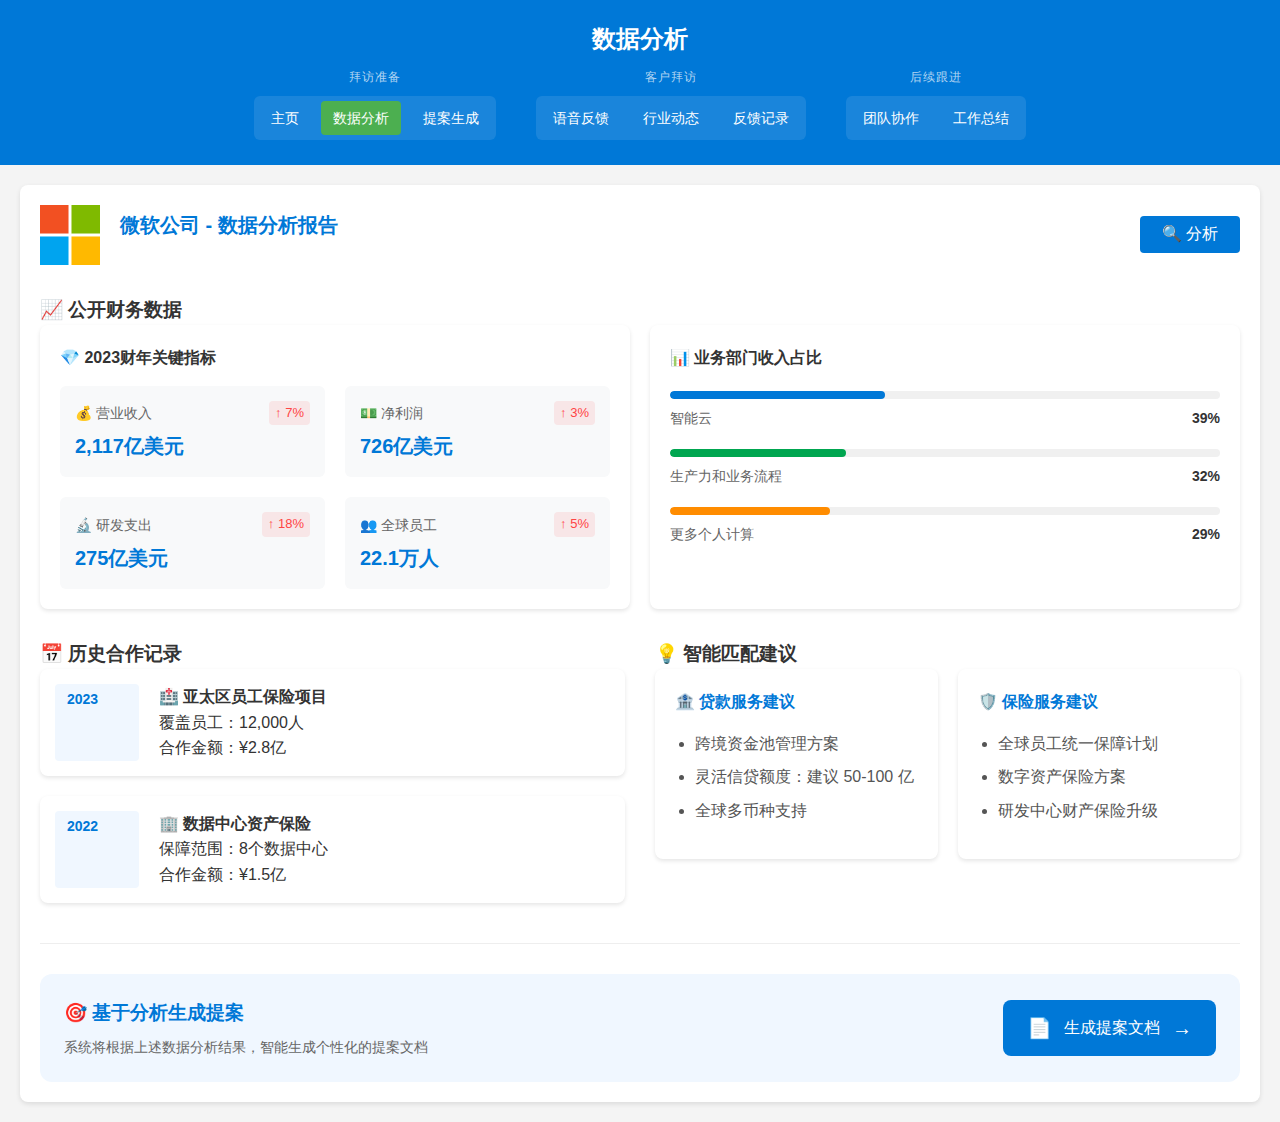
==== prototype/data_analysis.html @ 665b3d9a "init" ====
<!DOCTYPE html>
<html lang="zh">
  <head>
    <meta charset="UTF-8" />
    <meta name="viewport" content="width=device-width, initial-scale=1.0" />
    <title>数据分析 - 微软公司</title>
    <link rel="stylesheet" href="styles.css" />
  </head>
  <body>
    <header>
      <h1>数据分析</h1>
      <!-- 导航将通过 JS 动态插入 -->
    </header>

    <main>
      <div class="company-header">
        <img src="assets/microsoft-logo.png" alt="Microsoft Logo" class="company-logo" />
        <h2>微软公司 - 数据分析报告</h2>
        <button id="analyzeBtn" class="analyze-btn">
          <span class="btn-text">🔍 分析</span>
          <div class="loading-effect hidden">
            <svg class="analyze-loading" viewBox="0 0 24 24">
              <circle class="loading-circle" cx="12" cy="12" r="10" />
            </svg>
          </div>
        </button>
      </div>

      <div id="copilotInsight" class="copilot-insight hidden">
        <div class="ai-icon">🤖</div>
        <div class="insight-content">
          <h3>Copilot 智能分析</h3>
          <p class="insight-summary">
            基于微软最新财报数据分析，发现两个关键业务机会：
          </p>
          <div class="insight-details">
            <div class="insight-point">
              <h4>💰 资金需求</h4>
              <p>研发支出同比增长18%，全球研发中心扩建计划需要大量流动资金支持，建议提供灵活的信贷方案。</p>
            </div>
            <div class="insight-point">
              <h4>🏥 员工福利</h4>
              <p>全球员工规模增长5%，且正在推进员工福利提升计划，与我们的综合健康险产品高度匹配。</p>
            </div>
          </div>
          <div class="insight-conclusion">
            <strong>结论：</strong> 这是扩大合作的最佳时机，建议优先推进上述两个方向。
          </div>
        </div>
      </div>

      <section class="financial-data">
        <h3>📈 公开财务数据</h3>
        <div class="financial-metrics">
          <div class="metric-card">
            <h4>💎 2023财年关键指标</h4>
            <div class="metrics-grid">
              <div class="metric-item">
                <div class="metric-header">
                  <span class="metric-label">💰 营业收入</span>
                  <span class="metric-change up">↑ 7%</span>
                </div>
                <span class="metric-value">2,117亿美元</span>
              </div>
              <div class="metric-item">
                <div class="metric-header">
                  <span class="metric-label">💵 净利润</span>
                  <span class="metric-change up">↑ 3%</span>
                </div>
                <span class="metric-value">726亿美元</span>
              </div>
              <div class="metric-item">
                <div class="metric-header">
                  <span class="metric-label">🔬 研发支出</span>
                  <span class="metric-change up">↑ 18%</span>
                </div>
                <span class="metric-value">275亿美元</span>
              </div>
              <div class="metric-item">
                <div class="metric-header">
                  <span class="metric-label">👥 全球员工</span>
                  <span class="metric-change up">↑ 5%</span>
                </div>
                <span class="metric-value">22.1万人</span>
              </div>
            </div>
          </div>

          <div class="metric-card">
            <h4>📊 业务部门收入占比</h4>
            <div class="business-distribution">
              <div class="business-item">
                <div class="business-bar">
                  <div class="business-progress azure" style="width: 39%"></div>
                </div>
                <div class="business-info">
                  <span class="business-name">智能云</span>
                  <span class="business-value">39%</span>
                </div>
              </div>
              <div class="business-item">
                <div class="business-bar">
                  <div class="business-progress productivity" style="width: 32%"></div>
                </div>
                <div class="business-info">
                  <span class="business-name">生产力和业务流程</span>
                  <span class="business-value">32%</span>
                </div>
              </div>
              <div class="business-item">
                <div class="business-bar">
                  <div class="business-progress more" style="width: 29%"></div>
                </div>
                <div class="business-info">
                  <span class="business-name">更多个人计算</span>
                  <span class="business-value">29%</span>
                </div>
              </div>
            </div>
          </div>
        </div>
      </section>

      <div class="analysis-grid">
        <section class="history-section">
          <h3>📅 历史合作记录</h3>
          <div class="timeline">
            <div class="timeline-item">
              <div class="date">2023</div>
              <div class="content">
                <h4>🏥 亚太区员工保险项目</h4>
                <p>覆盖员工：12,000人</p>
                <p>合作金额：¥2.8亿</p>
              </div>
            </div>
            <div class="timeline-item">
              <div class="date">2022</div>
              <div class="content">
                <h4>🏢 数据中心资产保险</h4>
                <p>保障范围：8个数据中心</p>
                <p>合作金额：¥1.5亿</p>
              </div>
            </div>
          </div>
        </section>

        <section class="ai-suggestions">
          <h3>💡 智能匹配建议</h3>
          <div class="suggestion-cards">
            <div class="suggestion-card">
              <h4>🏦 贷款服务建议</h4>
              <ul>
                <li>跨境资金池管理方案</li>
                <li>灵活信贷额度：建议 50-100 亿</li>
                <li>全球多币种支持</li>
              </ul>
            </div>
            <div class="suggestion-card">
              <h4>🛡️ 保险服务建议</h4>
              <ul>
                <li>全球员工统一保障计划</li>
                <li>数字资产保险方案</li>
                <li>研发中心财产保险升级</li>
              </ul>
            </div>
          </div>
        </section>
      </div>

      <section class="generate-proposal">
        <div class="proposal-action">
          <div class="proposal-info">
            <h3>🎯 基于分析生成提案</h3>
            <p>系统将根据上述数据分析结果，智能生成个性化的提案文档</p>
          </div>
          <a href="proposal.html" class="generate-btn">
            <span class="btn-icon">📄</span>
            <span class="btn-text">生成提案文档</span>
            <span class="btn-arrow">→</span>
          </a>
        </div>
      </section>
    </main>

    <script src="js/navigation.js"></script> 
    <script>
      document.getElementById('analyzeBtn').addEventListener('click', function() {
        const btn = this;
        const btnText = btn.querySelector('.btn-text');
        const loadingEffect = btn.querySelector('.loading-effect');
        const insight = document.getElementById('copilotInsight');
        
        // 禁用按钮，显示加载动画
        btn.disabled = true;
        btnText.classList.add('hidden');
        loadingEffect.classList.remove('hidden');
        
        // 2秒后显示分析结果
        setTimeout(() => {
          insight.classList.remove('hidden');
          insight.classList.add('fade-in');
          
          // 恢复按钮状态
          btn.disabled = false;
          btnText.classList.remove('hidden');
          loadingEffect.classList.add('hidden');
        }, 2000);
      });
    </script>
  </body>
</html>
---- prototype/styles.css ----
/* Reset some default styles */
body, h1, h2, h3, h4,p, a, button {
  margin: 0;
  padding: 0;
  font-family: Arial, sans-serif;
  box-sizing: border-box;
}

/* General styles for body */
body {
  margin: 0;
  padding: 0;
  line-height: 1.6;
  background-color: #f4f4f4;
  color: #333;
}

/* Header and Navigation styles */
header {
  background-color: #0078d7;
  color: #fff;
  padding: 20px 10px 25px;
  text-align: center;
  position: sticky;
  top: 0;
  z-index: 1000;
}

header h1 {
  font-size: 24px;
  margin-bottom: 10px;
}

nav {
  margin-top: 10px;
  display: flex;
  justify-content: center;
  gap: 40px;
  flex-wrap: wrap;
}

.nav-group {
  display: flex;
  flex-direction: column;
  align-items: center;
  gap: 8px;
}

.group-label {
  font-size: 12px;
  color: rgba(255, 255, 255, 0.7);
  text-transform: uppercase;
  letter-spacing: 1px;
}

.nav-links {
  display: flex;
  gap: 10px;
  background: rgba(255, 255, 255, 0.1);
  padding: 5px;
  border-radius: 6px;
}

.nav-links a {
  text-decoration: none;
  color: #fff;
  padding: 6px 12px;
  border-radius: 4px;
  transition: all 0.3s ease;
  font-size: 14px;
}

.nav-links a:hover {
  background: rgba(255, 255, 255, 0.2);
}

.nav-links a.active {
  background: #4CAF50;
  color: white;
}

/* Main content styles */
main {
  padding: 20px;
  max-width: 1200px;
  margin: 20px auto;
  background-color: #fff;
  box-shadow: 0 2px 5px rgba(0, 0, 0, 0.1);
  border-radius: 8px;
}

main h2 {
  font-size: 20px;
  margin-bottom: 20px;
  color: #0078d7;
}
/* Form Styles */
form { 
  padding: 10px 5px;
  background-color: #f9f9f9; 
  border-radius: 8px;
  box-shadow: 0 2px 5px rgba(0, 0, 0, 0.1);
}

form label {
  font-size: 14px;
  font-weight: bold;
  color: #333;
  display: block;
  margin-bottom: 5px;
}

form textarea, form input[type="text"] {
  width: 100%;
  padding: 10px;
  margin-bottom: 15px;
  border: 1px solid #ccc;
  border-radius: 5px;
  font-size: 14px;
  box-sizing: border-box;
  transition: border-color 0.3s ease, box-shadow 0.3s ease;
}

form textarea:focus, form input[type="text"]:focus {
  border-color: #0078d7;
  box-shadow: 0 0 5px rgba(0, 120, 215, 0.3);
  outline: none;
}

form button {
  background-color: #0078d7;
  color: #fff;
  border: none;
  padding: 10px 20px;
  font-size: 14px;
  border-radius: 5px;
  cursor: pointer;
  transition: background-color 0.3s ease;
}

form button:hover {
  background-color: #0056a3;
}

/* Button styles */
button {
  display: inline-block;
  background-color: #0078d7;
  color: #fff;
  border: none;
  padding: 10px 20px;
  font-size: 14px;
  border-radius: 5px;
  cursor: pointer;
  transition: background-color 0.3s ease;
}

button:hover {
  background-color: #0056a3;
}

/* Footer styles */
footer {
  background-color: #333;
  color: #fff;
  text-align: center;
  padding: 10px 0;
  margin-top: 20px;
}

footer p {
  font-size: 12px;
}

/* 仪表板网格布局 */
.dashboard-grid {
    display: grid;
    grid-template-columns: 1fr 1fr;
    gap: 20px;
    margin-top: 20px;
}

/* 重点客户列表样式 */
.client-list {
    display: flex;
    flex-direction: column;
    gap: 15px;
    max-height: 600px;
    overflow-y: auto;
    padding-right: 5px;
}

.client-card {
    background: white;
    padding: 15px;
    border-radius: 8px;
    box-shadow: 0 2px 4px rgba(0,0,0,0.1);
    transition: transform 0.2s ease, box-shadow 0.2s ease;
}

.client-card:hover {
    transform: translateY(-2px);
    box-shadow: 0 4px 8px rgba(0,0,0,0.1);
}

.client-card.highlight {
    border: none;
    background: white;
}

.client-header {
    display: flex;
    justify-content: space-between;
    align-items: center;
    margin-bottom: 10px;
}

.status {
    padding: 4px 8px;
    border-radius: 4px;
    font-size: 12px;
    font-weight: normal;
}

.status.in-progress {
    background: #2196F3;
    color: white;
}

.status.pending {
    background: #f0f0f0;
    color: #666;
}

.status.urgent {
    background: #ff4444;
    color: white;
}

.client-details {
    font-size: 14px;
}

.focus-area {
    color: #666;
    margin-bottom: 8px;
}

.requirements {
    margin: 10px 0;
    padding-left: 20px;
}

.requirements li {
    margin-bottom: 4px;
    color: #555;
    font-size: 13px;
}

.estimated-value {
    color: #0078d7;
    font-weight: bold;
    margin-top: 8px;
}

/* 任务分析概览样式 */
.analysis-grid {
    display: grid;
    gap: 15px;
}

.analysis-grid.vertical {
    grid-template-columns: 1fr;
}

.analysis-card {
    padding: 15px;
}

.stat {
    margin: 0 0 10px 0;
}

.stat .number {
    font-size: 32px;
    font-weight: bold;
    color: #0078d7;
}

.stat .label {
    font-size: 14px;
    color: #666;
}

.priority-distribution {
    display: flex;
    flex-direction: column;
    gap: 5px;
    font-size: 13px;
}

.priority-distribution .high {
    color: #ff4444;
}

.priority-distribution .medium {
    color: #ffbb33;
}

.priority-distribution .low {
    color: #00C851;
}

.progress-stats {
    display: flex;
    flex-direction: column;
    gap: 10px;
}

.progress-item {
    font-size: 13px;
}

.progress-bar {
    height: 8px;
    background: #f0f0f0;
    border-radius: 4px;
    margin-top: 5px;
}

.progress {
    height: 100%;
    background: #0078d7;
    border-radius: 4px;
    text-align: right;
    font-size: 10px;
    color: white;
    padding-right: 4px;
}

/* 任务概览网格布局 */
.task-overview-grid {
    display: grid;
    grid-template-columns: auto 1fr;
    gap: 15px;
    margin: 10px 0;
    min-height: 120px;
}

/* 统计列样式 */
.stat-column {
    border-right: 1px solid #eee;
    padding-right: 15px;
    display: flex;
    flex-direction: column;
    justify-content: center;
}

.completion-rate {
    text-align: center;
}

.completion-rate .percent {
    font-size: 24px;
    font-weight: bold;
    color: #4CAF50;
}

.completion-rate .label {
    display: block;
    font-size: 12px;
    color: #666;
}

/* 优先级分布样式 */
.priority-column {
    flex-grow: 1;
    display: flex;
    align-items: center;
}

.priority-distribution {
    width: 100%;
}

.priority-item {
    display: flex;
    align-items: center;
    gap: 10px;
    margin-bottom: 6px;
}

.priority-item:last-child {
    margin-bottom: 0;
}

.priority-bar {
    flex-grow: 1;
    height: 6px;
    background: #f0f0f0;
    border-radius: 3px;
    overflow: hidden;
}

.priority-progress {
    height: 100%;
    border-radius: 3px;
}

.priority-progress.high {
    background: #ff4444;
}

.priority-progress.medium {
    background: #ffbb33;
}

.priority-progress.low {
    background: #00C851;
}

.priority-label {
    font-size: 12px;
    min-width: 85px;
    color: #666;
}

/* 快捷操作按 */
.quick-actions {
    display: flex;
    gap: 10px;
    margin-top: 12px;
    padding-top: 12px;
    border-top: 1px solid #eee;
}

.action-btn {
    flex: 1;
    padding: 6px 12px;
    font-size: 12px;
    border-radius: 4px;
    cursor: pointer;
    transition: all 0.2s ease;
}

.action-btn.secondary {
    background: #f0f0f0;
    color: #333;
}

.action-btn.secondary:hover {
    background: #e0e0e0;
}

/* 新增状态样式 */
.status.new {
    background: #4CAF50;
    color: white;
}

.status.progress {
    background: #2196F3;
    color: white;
}

.status.follow {
    background: #9C27B0;
    color: white;
}

/* 需求列表样式优化 */
.requirements {
    margin: 10px 0;
    padding-left: 20px;
}

.requirements li {
    margin-bottom: 4px;
    color: #555;
    font-size: 13px;
}

/* 下一步行动样式 */
.next-action {
    margin-top: 10px;
    padding-top: 10px;
    border-top: 1px dashed #eee;
    color: #666;
    font-size: 13px;
    font-style: italic;
}

/* 滚动条美化 */
.client-list::-webkit-scrollbar {
    width: 6px;
}

.client-list::-webkit-scrollbar-track {
    background: #f1f1f1;
    border-radius: 3px;
}

.client-list::-webkit-scrollbar-thumb {
    background: #888;
    border-radius: 3px;
}

.client-list::-webkit-scrollbar-thumb:hover {
    background: #555;
}

/* 为微软公司卡片添特殊样式 */
.client-card:first-child {
    border-left: 4px solid #0078d7;
    background: #f0f7ff;
    position: relative;
}

.client-card:first-child .client-header h3 {
    color: #0078d7;
    font-weight: bold;
}

.client-card:first-child .requirements {
    background: rgba(0, 120, 215, 0.05);
    padding: 10px 20px;
    border-radius: 4px;
}

/* 数据分析页面样式 */
.company-header {
    display: flex;
    align-items: center;
    gap: 20px;
    margin-bottom: 30px;
    position: relative;
}

.company-logo {
    width: 60px;
    height: 60px;
    object-fit: contain;
}

.copilot-insight {
    background: #f0f7ff;
    border-left: 4px solid #0078d7;
    padding: 20px;
    margin-bottom: 30px;
    display: flex;
    gap: 20px;
    border-radius: 8px;
}

.insight-content {
    flex: 1;
}

.insight-summary {
    color: #333;
    font-size: 15px;
    margin-bottom: 15px;
}

.insight-details {
    display: flex;
    gap: 20px;
    margin: 15px 0;
}

.insight-point {
    flex: 1;
    background: white;
    padding: 15px;
    border-radius: 6px;
    box-shadow: 0 1px 3px rgba(0,0,0,0.1);
}

.insight-point h4 {
    color: #0078d7;
    margin-bottom: 8px;
    display: flex;
    align-items: center;
    gap: 5px;
}

.insight-point p {
    color: #555;
    font-size: 14px;
    line-height: 1.5;
}

.insight-conclusion {
    margin-top: 15px;
    padding-top: 15px;
    border-top: 1px solid #e0e0e0;
    color: #333;
    font-size: 14px;
}

.insight-conclusion strong {
    color: #0078d7;
}

.ai-icon {
    font-size: 24px;
}

.analysis-grid {
    display: grid;
    grid-template-columns: repeat(2, 1fr);
    gap: 30px;
    margin-top: 30px;
}

.timeline {
    display: flex;
    flex-direction: column;
    gap: 20px;
}

.timeline-item {
    display: flex;
    gap: 20px;
    padding: 15px;
    background: #fff;
    border-radius: 8px;
    box-shadow: 0 2px 4px rgba(0,0,0,0.1);
}

.timeline-item .date {
    font-weight: bold;
    color: #0078d7;
    min-width: 60px;
}

.data-charts {
    display: flex;
    flex-direction: column;
    gap: 20px;
}

.chart {
    background: white;
    padding: 20px;
    border-radius: 8px;
    box-shadow: 0 2px 4px rgba(0,0,0,0.1);
}

.chart-container {
    height: 300px;
    margin-top: 15px;
    background: #f9f9f9;
    border-radius: 4px;
}

.suggestion-cards {
    display: grid;
    grid-template-columns: 1fr 1fr;
    gap: 20px;
}

.suggestion-card {
    background: white;
    padding: 20px;
    border-radius: 8px;
    box-shadow: 0 2px 4px rgba(0,0,0,0.1);
}

.suggestion-card h4 {
    color: #0078d7;
    margin-bottom: 15px;
}

.suggestion-card ul {
    padding-left: 20px;
}

.suggestion-card li {
    margin-bottom: 8px;
    color: #555;
}

/* 更新财务数据分析样式 */
.financial-metrics {
    display: flex;
    gap: 20px;
}

.metric-card {
    flex: 1;
    background: white;
    padding: 20px;
    border-radius: 8px;
    box-shadow: 0 2px 4px rgba(0,0,0,0.1);
}

.metrics-grid {
    display: grid;
    grid-template-columns: repeat(2, 1fr);
    gap: 20px;
    margin-top: 15px;
}

.metric-item {
    display: flex;
    flex-direction: column;
    padding: 15px;
    background: #f8f9fa;
    border-radius: 6px;
}

.metric-header {
    display: flex;
    justify-content: space-between;
    align-items: center;
    margin-bottom: 5px;
}

.metric-label {
    font-size: 14px;
    color: #666;
    display: flex;
    align-items: center;
    gap: 5px;
}

.metric-value {
    font-size: 20px;
    font-weight: bold;
    color: #0078d7;
}

.metric-change {
    font-size: 13px;
    padding: 2px 6px;
    border-radius: 4px;
    background: rgba(255, 68, 68, 0.1);
}

.metric-change.up {
    color: #ff4444;
}

.metric-change.down {
    color: #00C851;
    background: rgba(0, 200, 81, 0.1);
}

/* 业部门分布样式 */
.business-distribution {
    display: flex;
    flex-direction: column;
    gap: 20px;
    margin-top: 20px;
}

.business-item {
    display: flex;
    flex-direction: column;
    gap: 8px;
}

.business-bar {
    height: 8px;
    background: #f0f0f0;
    border-radius: 4px;
    overflow: hidden;
}

.business-progress {
    height: 100%;
    border-radius: 4px;
    transition: width 0.3s ease;
}

.business-progress.azure {
    background: #0078d7;
}

.business-progress.productivity {
    background: #00a650;
}

.business-progress.more {
    background: #ff8c00;
}

.business-info {
    display: flex;
    justify-content: space-between;
    align-items: center;
    font-size: 14px;
}

.business-name {
    color: #666;
}

.business-value {
    font-weight: bold;
    color: #333;
}

.chart-legend {
    display: flex;
    flex-wrap: wrap;
    gap: 15px;
    margin-top: 15px;
    padding: 10px;
    background: #f8f9fa;
    border-radius: 6px;
}

.legend-item {
    display: flex;
    align-items: center;
    gap: 8px;
    font-size: 14px;
    color: #555;
}

.color-dot {
    width: 12px;
    height: 12px;
    border-radius: 50%;
}

.color-dot.azure {
    background: #0078d7;
}

.color-dot.productivity {
    background: #00a650;
}

.color-dot.more {
    background: #ff8c00;
}

/* 分析按钮样式更新 */
.analyze-btn {
    position: absolute;
    right: 0;
    display: flex;
    align-items: center;
    gap: 8px;
    background-color: #0078d7;
    color: white;
    border: none;
    padding: 8px 20px;
    border-radius: 4px;
    cursor: pointer;
    transition: all 0.3s ease;
    min-width: 100px;
    justify-content: center;
}

.analyze-btn:hover {
    background-color: #0056a3;
    transform: translateY(-1px);
    box-shadow: 0 2px 5px rgba(0,0,0,0.2);
}

.analyze-btn:disabled {
    opacity: 1;
    cursor: not-allowed;
}

/* 新的loading动画样式 */
.loading-effect {
    width: 24px;
    height: 24px;
}

.analyze-loading {
    width: 24px;
    height: 24px;
    animation: rotate 2s linear infinite;
}

.loading-circle {
    fill: none;
    stroke: #ffffff;
    stroke-width: 2;
    stroke-dasharray: 64;
    stroke-dashoffset: 64;
    animation: dash 1.5s ease-in-out infinite;
}

@keyframes rotate {
    100% {
        transform: rotate(360deg);
    }
}

@keyframes dash {
    0% {
        stroke-dashoffset: 64;
    }
    50% {
        stroke-dashoffset: 32;
    }
    100% {
        stroke-dashoffset: 64;
    }
}

/* 按钮文字过渡效果 */
.btn-text {
    display: flex;
    align-items: center;
    gap: 5px;
    transition: opacity 0.3s ease;
}

/* 隐藏元素 */
.hidden {
    display: none !important;
}

/* 确保容区域有足够空间显示动画 */
main {
    min-height: 600px;
}

/* 提案页面样式 */
.proposal-header {
    display: flex;
    justify-content: space-between;
    align-items: center;
    margin-bottom: 30px;
    padding-bottom: 20px;
    border-bottom: 1px solid #eee;
}

.proposal-title {
    display: flex;
    align-items: center;
    gap: 15px;
}

.proposal-status {
    padding: 4px 12px;
    background: #f0f7ff;
    color: #0078d7;
    border-radius: 4px;
    font-size: 14px;
}

.proposal-actions {
    display: flex;
    gap: 10px;
}

.proposal-section {
    margin-bottom: 40px;
}

.proposal-section h3 {
    color: #0078d7;
    margin-bottom: 20px;
}

.section-desc {
    color: #666;
    margin-bottom: 20px;
}

.solution-cards {
    display: grid;
    grid-template-columns: repeat(2, 1fr);
    gap: 20px;
    margin-top: 20px;
}

.solution-card {
    background: white;
    padding: 20px;
    border-radius: 8px;
    box-shadow: 0 2px 4px rgba(0,0,0,0.1);
}

.solution-card h4 {
    color: #0078d7;
    margin-bottom: 15px;
}

.solution-details {
    display: flex;
    flex-direction: column;
    gap: 10px;
}

.detail-item {
    display: flex;
    justify-content: space-between;
    padding: 8px 0;
    border-bottom: 1px dashed #eee;
}

.detail-item .label {
    color: #666;
}

.detail-item .value {
    font-weight: bold;
    color: #333;
}

.data-support {
    display: grid;
    grid-template-columns: repeat(2, 1fr);
    gap: 20px;
}

.data-point {
    background: #f8f9fa;
    padding: 15px;
    border-radius: 6px;
}

.point-header {
    display: flex;
    justify-content: space-between;
    align-items: center;
    margin-bottom: 10px;
}

.point-value.up {
    color: #ff4444;
    background: rgba(255, 68, 68, 0.1);
    padding: 2px 8px;
    border-radius: 4px;
}

.point-desc {
    color: #666;
    font-size: 14px;
}

.benefit-grid {
    display: grid;
    grid-template-columns: repeat(2, 1fr);
    gap: 20px;
}

.benefit-item {
    background: white;
    padding: 20px;
    border-radius: 8px;
    box-shadow: 0 2px 4px rgba(0,0,0,0.1);
}

.benefit-item h4 {
    color: #0078d7;
    margin-bottom: 10px;
}

.benefit-item .amount {
    font-size: 24px;
    font-weight: bold;
    color: #00a650;
    margin-bottom: 15px;
}

.benefit-details {
    list-style: none;
    padding: 0;
}

.benefit-details li {
    color: #666;
    margin-bottom: 8px;
    padding-left: 15px;
    position: relative;
}

.benefit-details li:before {
    content: "•";
    color: #0078d7;
    position: absolute;
    left: 0;
}

.timeline-steps {
    display: flex;
    flex-direction: column;
    gap: 20px;
}

.step {
    display: flex;
    gap: 20px;
    padding: 15px;
    background: #f8f9fa;
    border-radius: 8px;
}

.step-date {
    min-width: 100px;
    font-weight: bold;
    color: #0078d7;
}

.step-content h4 {
    margin-bottom: 5px;
    color: #333;
}

.step-content p {
    color: #666;
    font-size: 14px;
}

/* 语音反馈页面样式 */
.meeting-header {
    display: flex;
    justify-content: space-between;
    align-items: center;
    margin-bottom: 20px;
}

.meeting-info {
    display: flex;
    align-items: center;
    gap: 15px;
}

.meeting-status {
    padding: 4px 12px;
    background: #4CAF50;
    color: white;
    border-radius: 4px;
    font-size: 14px;
}

.record-btn {
    display: flex;
    align-items: center;
    gap: 8px;
    background-color: #4CAF50;
    color: white;
    border: none;
    padding: 10px 20px;
    border-radius: 4px;
    cursor: pointer;
    transition: all 0.3s ease;
    min-width: 120px;
    justify-content: center;
}

.record-btn.recording {
    background-color: #ff4444;
    animation: pulse 2s infinite;
}

.record-btn:hover {
    transform: translateY(-1px);
    box-shadow: 0 2px 5px rgba(0,0,0,0.2);
}

.record-icon {
    font-size: 16px;
    transition: transform 0.3s ease;
}

.record-btn.recording .record-icon {
    animation: wave 1s infinite;
}

/* 录音中的动画果 */
@keyframes pulse {
    0% {
        box-shadow: 0 0 0 0 rgba(255, 68, 68, 0.4);
    }
    70% {
        box-shadow: 0 0 0 10px rgba(255, 68, 68, 0);
    }
    100% {
        box-shadow: 0 0 0 0 rgba(255, 68, 68, 0);
    }
}

@keyframes wave {
    0%, 100% {
        transform: scale(1);
    }
    50% {
        transform: scale(1.2);
    }
}

.conversation-container {
    background: #f8f9fa;
    border-radius: 8px;
    padding: 20px;
    margin-bottom: 20px;
    height: 400px;
    overflow-y: auto;
}

.conversation-flow {
    display: flex;
    flex-direction: column;
    gap: 20px;
}

.message {
    max-width: 80%;
    padding: 15px;
    border-radius: 8px;
    background: white;
    box-shadow: 0 1px 3px rgba(0,0,0,0.1);
}

.message.client {
    align-self: flex-start;
    background: #f0f7ff;
}

.message.self {
    align-self: flex-end;
    background: #e3f2fd;
}

.message-header {
    display: flex;
    justify-content: space-between;
    margin-bottom: 8px;
    font-size: 14px;
    color: #666;
}

.copilot-suggestion {
    max-width: 80%;
    align-self: flex-start;
    padding: 15px;
    border-radius: 8px;
    background: #f0f7ff;
    border-left: 4px solid #0078d7;
    margin: 10px 0;
}

.suggestion-header {
    display: flex;
    align-items: center;
    gap: 8px;
    margin-bottom: 10px;
    color: #0078d7;
    font-weight: bold;
}

.suggestion-content ul {
    margin-top: 10px;
    padding-left: 20px;
}

.suggestion-content li {
    margin-bottom: 8px;
    color: #555;
}

.voice-controls {
    display: flex;
    align-items: center;
    gap: 20px;
    padding: 15px;
    background: #f8f9fa;
    border-radius: 8px;
}

.control-btn {
    display: flex;
    align-items: center;
    gap: 5px;
    padding: 8px 15px;
    border: none;
    border-radius: 4px;
    cursor: pointer;
    background: #0078d7;
    color: white;
}

.control-btn.pause {
    background: #666;
}

.control-btn.save {
    background: #4CAF50;
}

.audio-progress {
    flex: 1;
    display: flex;
    flex-direction: column;
    gap: 5px;
}

.progress-bar {
    height: 14px;
    background: #ddd;
    border-radius: 2px;
    overflow: hidden;
}

.progress {
    height: 100%;
    background: #0078d7;
    transition: width 0.3s ease;
}

.time-stamp {
    font-size: 12px;
    color: #666;
    align-self: flex-end;
}

/* 添加高亮消息样式 */
.message.highlight {
    background: #fff3e0;
    border-left: 4px solid #ff9800;
    position: relative;
}

.message.highlight::before {
    content: "❗ 需求重点";
    position: absolute;
    top: -10px;
    right: 10px;
    background: #ff9800;
    color: white;
    padding: 2px 8px;
    border-radius: 4px;
    font-size: 12px;
}

/* 客户反馈记录页面样式 */
.feedback-header {
    display: flex;
    justify-content: space-between;
    align-items: center;
    margin-bottom: 30px;
}

.client-info {
    display: flex;
    flex-direction: column;
    gap: 5px;
}

.meeting-info {
    font-size: 14px;
    color: #666;
}

.sync-btn {
    display: flex;
    align-items: center;
    gap: 8px;
    background: #0078d7;
    color: white;
    border: none;
    padding: 10px 20px;
    border-radius: 4px;
    cursor: pointer;
    transition: all 0.3s ease;
}

.sync-btn:hover {
    background: #0056a3;
    transform: translateY(-1px);
}

.feedback-content {
    display: grid;
    grid-template-columns: 1fr 1fr;
    gap: 30px;
}

.key-points {
    display: flex;
    flex-direction: column;
    gap: 15px;
}

.point-card {
    background: white;
    padding: 15px;
    border-radius: 8px;
    box-shadow: 0 2px 4px rgba(0,0,0,0.1);
}

.point-card.highlight {
    background: #fff3e0;
    border-left: 4px solid #ff9800;
}

.point-header {
    display: flex;
    justify-content: space-between;
    margin-bottom: 10px;
}

.point-type {
    font-weight: bold;
    color: #0078d7;
}

.time {
    color: #666;
    font-size: 14px;
}

.point-tags {
    display: flex;
    gap: 8px;
    margin-top: 10px;
}

.tag {
    padding: 4px 8px;
    border-radius: 4px;
    font-size: 12px;
    font-weight: normal;
}

.tag.urgent {
    background: #ff4444;
    color: white;
}

.tag.pending {
    background: #f0f0f0;
    color: #666;
}

.tag.new {
    background: #4CAF50;
    color: white;
}

.tag.progress {
    background: #2196F3;
    color: white;
}

.tag.follow {
    background: #9C27B0;
    color: white;
}

.tag.in-progress {
    background: #2196F3;
    color: white;
}

.tag.type {
    background: #f0f0f0;
    color: #666;
}

.task-list {
    display: flex;
    flex-direction: column;
    gap: 15px;
}

.task-card {
    background: white;
    padding: 15px;
    border-radius: 8px;
    box-shadow: 0 2px 4px rgba(0,0,0,0.1);
}

.task-card.urgent {
    border-left: 4px solid #ff4444;
}

.task-header {
    display: flex;
    justify-content: space-between;
    align-items: center;
    margin-bottom: 10px;
}

.task-header h4 {
    color: #0078d7;
}

.status {
    padding: 4px 8px;
    border-radius: 4px;
    font-size: 12px;
    font-weight: normal;
}

.task-details {
    color: #555;
    font-size: 14px;
}

.task-meta {
    display: flex;
    justify-content: flex-start;
    align-items: center;
    gap: 20px;
    margin-top: 10px;
    font-size: 12px;
    color: #666;
}

/* 任务片状态样式更新 */
.status.pending {
    background: #f0f0f0;
    color: #666;
}

.status.assigned {
    background: #4CAF50;
    color: white;
}

/* 已分配任务卡片样式 */
.task-card.assigned {
    border-left: 4px solid #4CAF50;
}

/* 任务负责人样式 */
.assignee {
    display: flex;
    align-items: center;
    gap: 8px;
}

.avatar {
    width: 24px;
    height: 24px;
    border-radius: 50%;
    object-fit: cover;
    border: 2px solid #fff;
    box-shadow: 0 2px 4px rgba(0,0,0,0.1);
}

.assignee .name {
    font-size: 13px;
    color: #333;
    font-weight: 500;
}

/* AI生成标识式 */
.ai-generated {
    display: none;
}

.ai-badge {
    display: flex;
    align-items: center;
    gap: 6px;
    padding: 4px 10px;
    background: #f0f7ff;
    border: 1px solid #0078d7;
    border-radius: 4px;
    font-size: 12px;
    color: #0078d7;
}

.ai-icon {
    font-size: 14px;
}

/* 更新头像样式 */
.assignee {
    display: flex;
    align-items: center;
    gap: 8px;
}

.avatar-emoji {
    font-size: 20px;
    width: 24px;
    height: 24px;
    display: flex;
    align-items: center;
    justify-content: center;
    background: #f0f7ff;
    border-radius: 50%;
    border: 2px solid #fff;
    box-shadow: 0 2px 4px rgba(0,0,0,0.1);
}

.assignee .name {
    font-size: 13px;
    color: #333;
    font-weight: 500;
}

/* 更新反馈页面头部样式 */
.meeting-meta {
    display: flex;
    align-items: center;
    gap: 20px;
    margin-top: 5px;
}

.meeting-info, .meeting-time, .recording-info {
    font-size: 14px;
    color: #666;
    display: flex;
    align-items: center;
    gap: 5px;
}

.play-btn {
    display: flex;
    align-items: center;
    gap: 8px;
    background: #4CAF50;
    color: white;
    border: none;
    padding: 10px 20px;
    border-radius: 4px;
    cursor: pointer;
    transition: all 0.3s ease;
}

.play-btn:hover {
    background: #388E3C;
    transform: translateY(-1px);
}

/* 更新区域标题样式 */
.section-header {
    display: flex;
    align-items: center;
    justify-content: space-between;
    margin-bottom: 15px;
}

.ai-tag {
    font-size: 12px;
    color: #0078d7;
    background: #f0f7ff;
    padding: 4px 10px;
    border-radius: 4px;
    display: flex;
    align-items: center;
    gap: 4px;
}

/* 手动录入区域样式 */
.manual-input {
    margin-top: 40px;
    padding-top: 30px;
    border-top: 1px solid #eee;
}

.input-cards {
    display: grid;
    grid-template-columns: repeat(2, 1fr);
    gap: 30px;
}

.input-card {
    background: #f8f9fa;
    padding: 20px;
    border-radius: 8px;
    border: 1px dashed #ccc;
    transition: all 0.3s ease;
}

.input-card:hover {
    border-color: #0078d7;
    background: #fff;
}

.card-header {
    display: flex;
    justify-content: space-between;
    align-items: center;
    margin-bottom: 10px;
}

.card-header h3 {
    color: #333;
    font-size: 16px;
    display: flex;
    align-items: center;
    gap: 8px;
}

.card-desc {
    color: #666;
    font-size: 14px;
}

.add-btn {
    display: flex;
    align-items: center;
    gap: 6px;
    padding: 6px 12px;
    background: white;
    border: 1px solid #0078d7;
    color: #0078d7;
    border-radius: 4px;
    cursor: pointer;
    transition: all 0.3s ease;
}

.add-btn:hover {
    background: #0078d7;
    color: white;
    transform: translateY(-1px);
}

.add-btn .icon {
    font-size: 14px;
}

/* 团队协作页面样式 */
.collab-header {
    display: flex;
    justify-content: space-between;
    align-items: center;
    margin-bottom: 30px;
}

.header-actions {
    display: flex;
    gap: 10px;
}

.filter-btn, .add-task-btn {
    display: flex;
    align-items: center;
    gap: 6px;
    padding: 8px 16px;
    border-radius: 4px;
    cursor: pointer;
    transition: all 0.3s ease;
}

.filter-btn {
    background: white;
    border: 1px solid #0078d7;
    color: #0078d7;
}

.add-task-btn {
    background: #0078d7;
    border: none;
    color: white;
}

/* 任务看板样式 */
.task-board {
    display: grid;
    grid-template-columns: repeat(3, 1fr);
    gap: 20px;
    margin-bottom: 30px;
}

.task-column {
    background: #f8f9fa;
    border-radius: 8px;
    padding: 20px;
}

.column-header {
    display: flex;
    justify-content: space-between;
    align-items: center;
    margin-bottom: 20px;
}

.task-count {
    background: #e0e0e0;
    padding: 2px 8px;
    border-radius: 10px;
    font-size: 12px;
    color: #666;
}

.task-list {
    display: flex;
    flex-direction: column;
    gap: 15px;
    min-height: 200px;
}

.task-item {
    background: white;
    border-radius: 8px;
    padding: 15px;
    box-shadow: 0 2px 4px rgba(0,0,0,0.1);
}

.task-item.urgent {
    border-left: 4px solid #ff4444;
}

.task-priority {
    font-size: 12px;
    color: #ff4444;
    margin-bottom: 10px;
}

.task-priority.normal {
    color: #ffbb33;
}

.task-item h4 {
    margin-bottom: 8px;
    color: #333;
}

.task-desc {
    font-size: 14px;
    color: #666;
    margin-bottom: 15px;
}

.task-meta {
    display: flex;
    align-items: center;
    gap: 15px;
    margin-bottom: 15px;
    font-size: 12px;
    color: #666;
}

.task-progress {
    margin-bottom: 15px;
}

.task-actions {
    display: flex;
    gap: 10px;
}

.assign-btn, .comment-btn {
    display: flex;
    align-items: center;
    gap: 5px;
    padding: 6px 12px;
    border-radius: 4px;
    font-size: 12px;
    cursor: pointer;
    transition: all 0.3s ease;
}

.assign-btn {
    background: #4CAF50;
    color: white;
    border: none;
}

.comment-btn {
    background: #f0f0f0;
    color: #666;
    border: none;
}

.empty-message {
    display: flex;
    flex-direction: column;
    align-items: center;
    justify-content: center;
    height: 200px;
    color: #999;
    gap: 10px;
}

.empty-message .icon {
    font-size: 24px;
}

/* 团队成员样式 */
.team-members {
    margin-top: 40px;
}

.members-list {
    display: grid;
    grid-template-columns: repeat(auto-fill, minmax(250px, 1fr));
    gap: 20px;
    margin-top: 20px;
}

.member-card {
    display: flex;
    align-items: center;
    gap: 15px;
    background: white;
    padding: 15px;
    border-radius: 8px;
    box-shadow: 0 2px 4px rgba(0,0,0,0.1);
}

.member-avatar {
    font-size: 24px;
    width: 40px;
    height: 40px;
    display: flex;
    align-items: center;
    justify-content: center;
    background: #f0f7ff;
    border-radius: 50%;
}

.member-info {
    flex: 1;
}

.member-info .name {
    font-weight: 500;
    color: #333;
}

.member-info .role {
    font-size: 12px;
    color: #666;
}

.task-badge {
    padding: 4px 8px;
    border-radius: 4px;
    font-size: 12px;
    background: #f0f0f0;
    color: #666;
}

/* 行业趋势页面样式 */
.trends-header {
    display: flex;
    justify-content: space-between;
    align-items: center;
    margin-bottom: 30px;
}

.update-time {
    font-size: 14px;
    color: #666;
    margin-top: 5px;
}

/* 趋势卡片样式 */
.trend-cards {
    display: grid;
    grid-template-columns: repeat(2, 1fr);
    gap: 20px;
    margin-top: 20px;
}

.trend-card {
    background: white;
    padding: 20px;
    border-radius: 8px;
    box-shadow: 0 2px 4px rgba(0,0,0,0.1);
}

.trend-card.highlight {
    border-left: 4px solid #0078d7;
    background: #f0f7ff;
}

.trend-header {
    display: flex;
    justify-content: space-between;
    align-items: center;
    margin-bottom: 15px;
}

.trend-change {
    padding: 4px 8px;
    border-radius: 4px;
    font-size: 14px;
}

.trend-change.up {
    color: #ff4444;
    background: rgba(255, 68, 68, 0.1);
}

.trend-bar {
    height: 6px;
    background: #f0f0f0;
    border-radius: 3px;
    margin-bottom: 15px;
    overflow: hidden;
}

.trend-bar .progress {
    height: 100%;
    background: #0078d7;
    border-radius: 3px;
}

.trend-insight {
    font-size: 14px;
    color: #666;
}

/* 新闻卡片样式 */
.news-list {
    display: flex;
    flex-direction: column;
    gap: 20px;
    margin-top: 20px;
}

.news-card {
    background: white;
    padding: 20px;
    border-radius: 8px;
    box-shadow: 0 2px 4px rgba(0,0,0,0.1);
}

.news-card.highlight {
    border-left: 4px solid #ff4444;
}

.news-meta {
    display: flex;
    justify-content: space-between;
    margin-bottom: 12px;
}

.news-title {
    display: flex;
    justify-content: space-between;
    align-items: center;
    gap: 15px;
}

.news-title h4 {
    font-size: 18px;
    color: #333;
    margin: 0;
}

.tags {
    display: flex;
    align-items: center;
    gap: 10px;
    flex-shrink: 0;
}

.news-tag {
    padding: 3px 8px;
    border-radius: 4px;
    font-size: 11px;
    font-weight: 500;
    text-transform: uppercase;
}

.news-tag.important {
    background: #ff4444;
    color: white;
}

.news-tag.follow {
    background: #0078d7;
    color: white;
}

.news-time {
    font-size: 11px;
    color: #888;
    white-space: nowrap;
}

/* 调整新闻内容间距 */
.news-card > p {
    font-size: 15px;
    color: #555;
    line-height: 1.5;
    margin-bottom: 12px;
}

.news-impact {
    margin-top: 12px;
    padding-top: 12px;
    border-top: 1px dashed #eee;
    font-size: 13px;
}

.impact-label {
    font-size: 12px;
    color: #0078d7;
    margin-bottom: 4px;
    display: block;
    font-weight: 500;
}

.news-impact p {
    color: #666;
    line-height: 1.4;
}

.news-meta {
    display: flex;
    justify-content: space-between;
    margin-bottom: 12px;
}

.news-tag {
    padding: 2px 8px;
    border-radius: 4px;
    font-size: 11px;
    font-weight: 500;
    background: #ff4444;
    color: white;
    text-transform: uppercase;
}

.news-time {
    font-size: 11px;
    color: #888;
}

/* Copilot洞察样式 */
.insight-card {
    background: #f0f7ff;
    border-left: 4px solid #0078d7;
    padding: 20px;
    border-radius: 8px;
    margin-top: 20px;
}

.insight-header {
    display: flex;
    align-items: center;
    gap: 10px;
    margin-bottom: 15px;
}

.insight-points {
    list-style: none;
    padding: 0;
}

.insight-points li {
    margin-bottom: 15px;
    padding-left: 20px;
    position: relative;
}

.insight-points li:before {
    content: "•";
    color: #0078d7;
    position: absolute;
    left: 0;
}

.insight-points strong {
    color: #0078d7;
    display: block;
    margin-bottom: 5px;
}

/* 动态更新效果样式 */
.update-info {
    display: flex;
    align-items: center;
    gap: 15px;
    margin-top: 5px;
}

.live-indicator {
    display: flex;
    align-items: center;
    gap: 5px;
    color: #4CAF50;
    font-size: 14px;
}

.pulse-dot {
    width: 8px;
    height: 8px;
    background-color: #4CAF50;
    border-radius: 50%;
    animation: pulse 2s infinite;
}

.news-update {
    display: flex;
    align-items: center;
    gap: 5px;
    font-size: 14px;
    color: #666;
}

.update-count {
    background: #ff4444;
    color: white;
    padding: 2px 8px;
    border-radius: 10px;
    font-size: 12px;
}

.new-item {
    animation: slideDown 0.5s ease-out;
}

.fade-in {
    animation: fadeIn 0.5s ease-out;
}

.bounce {
    animation: bounce 0.5s ease;
}

/* 动画效果 */
@keyframes pulse {
    0% {
        transform: scale(0.95);
        box-shadow: 0 0 0 0 rgba(76, 175, 80, 0.4);
    }
    70% {
        transform: scale(1);
        box-shadow: 0 0 0 6px rgba(76, 175, 80, 0);
    }
    100% {
        transform: scale(0.95);
        box-shadow: 0 0 0 0 rgba(76, 175, 80, 0);
    }
}

@keyframes slideDown {
    from {
        transform: translateY(-20px);
        opacity: 0;
    }
    to {
        transform: translateY(0);
        opacity: 1;
    }
}

@keyframes fadeIn {
    from {
        opacity: 0;
    }
    to {
        opacity: 1;
    }
}

@keyframes bounce {
    0%, 100% {
        transform: scale(1);
    }
    50% {
        transform: scale(1.2);
    }
}

/* 更新行业趋势页面布局样式 */
.trends-content {
    display: flex;
    flex-direction: column;
    gap: 20px;
}

.trends-grid {
    display: grid;
    grid-template-columns: 1fr 1fr;
    gap: 20px;
}

.trend-cards {
    display: flex;
    flex-direction: column;
    gap: 15px;
}

.trend-card {
    padding: 15px;
}

.news-card {
    padding: 15px;
    margin-bottom: 15px;
}

.news-card:last-child {
    margin-bottom: 0;
}

.insight-grid {
    display: grid;
    grid-template-columns: repeat(3, 1fr);
    gap: 20px;
    margin-top: 15px;
}

.insight-item {
    background: white;
    padding: 15px;
    border-radius: 6px;
}

.insight-item strong {
    color: #0078d7;
    display: block;
    margin-bottom: 8px;
}

.insight-item p {
    font-size: 13px;
    color: #555;
    line-height: 1.4;
}

/* 调整间距和边距 */
.section-header {
    margin-bottom: 15px;
}

.trend-header {
    margin-bottom: 10px;
}

.news-meta {
    margin-bottom: 8px;
}

.news-impact {
    margin-top: 10px;
    padding-top: 10px;
}

/* 趋势对比样式更新 */
.trend-compare {
    margin: 15px 0;
}

.compare-item {
    display: flex;
    align-items: center;
    gap: 10px;
    margin-bottom: 10px;
}

.compare-label {
    width: 70px;
    font-size: 13px;
    color: #666;
}

.compare-bar {
    flex: 1;
    height: 6px;
    background: #f0f0f0;
    border-radius: 3px;
    overflow: hidden;
}

.compare-bar .progress {
    height: 100%;
    background: #ddd;
    border-radius: 3px;
}

.compare-bar .progress.highlight {
    background: #0078d7;
}

.compare-value {
    width: 40px;
    font-size: 13px;
    color: #333;
    font-weight: 500;
}

.trend-insight {
    margin-top: 12px;
    font-size: 14px;
    color: #666;
}

/* 工作总结页面样式 */
.summary-header {
    display: flex;
    justify-content: space-between;
    align-items: center;
    margin-bottom: 30px;
}

.summary-title {
    display: flex;
    align-items: center;
    gap: 15px;
}

.date {
    font-size: 14px;
    color: #666;
    padding: 4px 12px;
    background: #f0f7ff;
    border-radius: 4px;
}

.upload-btn {
    display: flex;
    align-items: center;
    gap: 8px;
    background: #0078d7;
    color: white;
    border: none;
    padding: 10px 20px;
    border-radius: 4px;
    cursor: pointer;
    transition: all 0.3s ease;
}

.upload-btn:hover {
    background: #0056a3;
    transform: translateY(-1px);
}

.summary-content {
    display: grid;
    grid-template-columns: repeat(2, 1fr);
    gap: 30px;
    margin-bottom: 30px;
}

.summary-card, .plan-card {
    background: white;
    padding: 20px;
    border-radius: 8px;
    box-shadow: 0 2px 4px rgba(0,0,0,0.1);
}

.visit-info {
    display: grid;
    grid-template-columns: repeat(2, 1fr);
    gap: 15px;
    margin-bottom: 20px;
    padding-bottom: 15px;
    border-bottom: 1px solid #eee;
}

.key-points, .progress-info {
    margin-bottom: 20px;
}

.key-points h4, .progress-info h4 {
    color: #0078d7;
    margin-bottom: 10px;
}

.key-points ul, .progress-info ul {
    padding-left: 20px;
}

.key-points li, .progress-info li {
    margin-bottom: 8px;
    color: #555;
}

.priority-tasks {
    margin-bottom: 20px;
}

.priority-tasks h4, .follow-ups h4 {
    color: #0078d7;
    margin-bottom: 10px;
}

.priority-tag {
    background: #ff4444;
    color: white;
    padding: 2px 8px;
    border-radius: 4px;
    font-size: 12px;
    margin-right: 8px;
}

.high-priority {
    color: #ff4444;
}

.dynamics-preview {
    background: #f8f9fa;
    padding: 20px;
    border-radius: 8px;
}

.preview-header {
    display: flex;
    justify-content: space-between;
    align-items: center;
    margin-bottom: 20px;
}

.refresh-btn {
    display: flex;
    align-items: center;
    gap: 5px;
    background: none;
    border: 1px solid #0078d7;
    color: #0078d7;
    padding: 6px 12px;
    border-radius: 4px;
    cursor: pointer;
    transition: all 0.3s ease;
}

.refresh-btn:hover {
    background: #f0f7ff;
}

.preview-content {
    display: grid;
    grid-template-columns: repeat(4, 1fr);
    gap: 20px;
}

.preview-item {
    background: white;
    padding: 15px;
    border-radius: 6px;
    box-shadow: 0 1px 3px rgba(0,0,0,0.1);
}

.item-label {
    display: block;
    font-size: 12px;
    color: #666;
    margin-bottom: 5px;
}

.item-value {
    font-size: 16px;
    color: #333;
    font-weight: 500;
}

/* 更新进行中项目样式 */
.progress-stats {
    background: #fff;
    border-radius: 8px;
    padding: 15px;
}

.project-header {
    display: flex;
    justify-content: space-between;
    align-items: center;
    margin-bottom: 15px;
}

.project-count {
    color: #666;
    font-size: 14px;
}

.view-all {
    background: none;
    border: none;
    color: #0078d7;
    font-size: 13px;
    cursor: pointer;
    padding: 4px 8px;
    border-radius: 4px;
    transition: background-color 0.2s;
}

.view-all:hover {
    background: #f0f7ff;
}

.project-items {
    display: flex;
    flex-direction: column;
    gap: 15px;
}

.progress-item {
    background: #f8f9fa;
    padding: 12px;
    border-radius: 6px;
    transition: transform 0.2s, box-shadow 0.2s;
}

.progress-item:hover {
    transform: translateY(-2px);
    box-shadow: 0 2px 8px rgba(0,0,0,0.1);
}

.project-info {
    display: flex;
    justify-content: space-between;
    align-items: center;
    margin-bottom: 8px;
}

.project-name {
    font-weight: 500;
    color: #333;
}

.project-meta {
    font-size: 12px;
    color: #666;
}

.progress-bar {
    height: 14px;
    background: #e0e0e0;
    border-radius: 3px;
    margin: 8px 0;
    overflow: hidden;
}

.progress {
    height: 100%;
    background: #0078d7;
    border-radius: 3px;
    transition: width 0.3s ease;
    position: relative;
}

.project-details {
    display: flex;
    justify-content: space-between;
    align-items: center;
    margin-top: 8px;
    font-size: 12px;
}

.owner {
    color: #666;
}

.status {
    padding: 4px 8px;
    border-radius: 12px;
    font-size: 11px;
    font-weight: 500;
}

.status.in-progress {
    background: #e3f2fd;
    color: #0078d7;
}

.status.pending {
    background: #fff3e0;
    color: #f57c00;
}

.status.urgent {
    background: #ffebee;
    color: #d32f2f;
}

/* 进度条动画效果 */
.progress-item:hover .progress {
    background: #00a650;
}

/* 添加项目卡片阴影效果 */
.progress-stats {
    box-shadow: 0 1px 3px rgba(0,0,0,0.1);
}

.client-card-link {
    text-decoration: none;
    color: inherit;
    display: block;
    cursor: pointer;
}

.client-card-link:hover .client-card {
    transform: translateY(-2px);
    box-shadow: 0 4px 12px rgba(0, 0, 0, 0.1);
    transition: all 0.3s ease;
}

/* 生成提案区域样式 */
.generate-proposal {
    margin-top: 40px;
    padding-top: 30px;
    border-top: 1px solid #eee;
}

.proposal-action {
    background: #f0f7ff;
    border-radius: 12px;
    padding: 24px;
    display: flex;
    justify-content: space-between;
    align-items: center;
}

.proposal-info h3 {
    color: #0078d7;
    margin-bottom: 8px;
    display: flex;
    align-items: center;
    gap: 8px;
}

.proposal-info p {
    color: #666;
    font-size: 14px;
}

.generate-btn {
    display: flex;
    align-items: center;
    gap: 12px;
    background: #0078d7;
    color: white;
    text-decoration: none;
    padding: 12px 24px;
    border-radius: 8px;
    transition: all 0.3s ease;
}

.generate-btn:hover {
    background: #0056a3;
    transform: translateY(-2px);
    box-shadow: 0 4px 12px rgba(0, 0, 0, 0.1);
}

.btn-icon {
    font-size: 20px;
}

.btn-text {
    font-size: 16px;
    font-weight: 500;
}

.btn-arrow {
    font-size: 20px;
    transition: transform 0.3s ease;
}

.generate-btn:hover .btn-arrow {
    transform: translateX(4px);
}
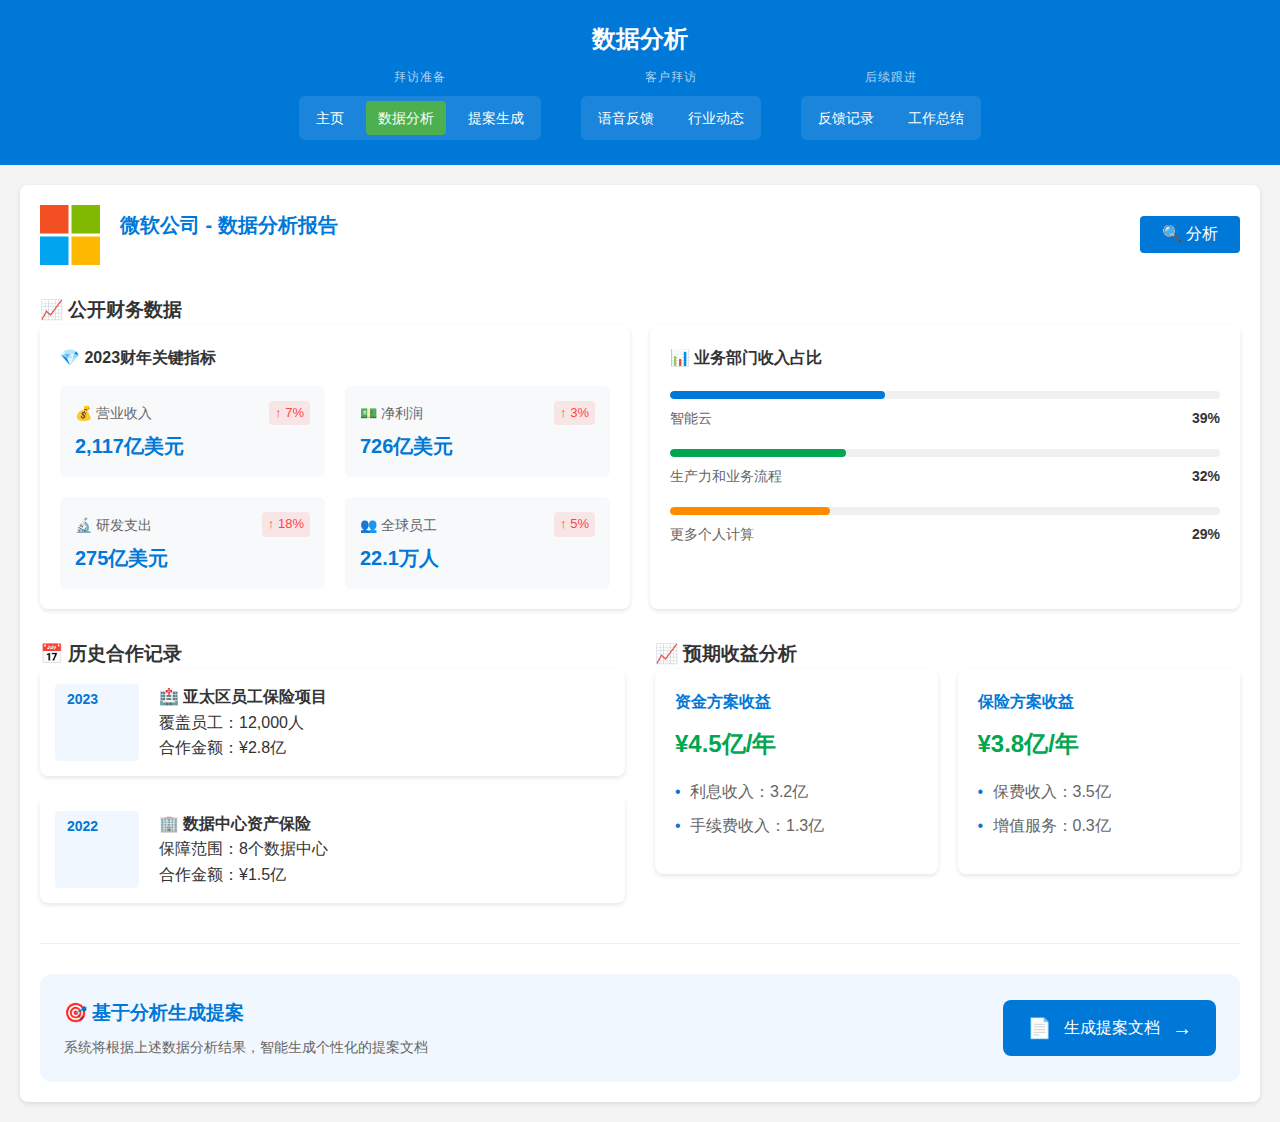
==== commit abd0fe4e: "调整提案内容" ====
--- a/prototype/data_analysis.html
+++ b/prototype/data_analysis.html
@@ -31,16 +31,26 @@
         <div class="insight-content">
           <h3>Copilot 智能分析</h3>
           <p class="insight-summary">
-            基于微软最新财报数据分析，发现两个关键业务机会：
+            基于微软最新财报数据分析，发现以下业务机会：
           </p>
           <div class="insight-details">
             <div class="insight-point">
               <h4>💰 资金需求</h4>
-              <p>研发支出同比增长18%，全球研发中心扩建计划需要大量流动资金支持，建议提供灵活的信贷方案。</p>
+              <p>研发支出同比增长18%，全球研发中心扩建计划需要大量流动资金支持。</p>
+              <ul class="suggestion-list">
+                <li>跨境资金池管理方案</li>
+                <li>灵活信贷额度：建议 50-100 亿</li>
+                <li>全球多币种支持</li>
+              </ul>
             </div>
             <div class="insight-point">
               <h4>🏥 员工福利</h4>
-              <p>全球员工规模增长5%，且正在推进员工福利提升计划，与我们的综合健康险产品高度匹配。</p>
+              <p>全球员工规模增长5%，且正在推进员工福利提升计划。</p>
+              <ul class="suggestion-list">
+                <li>全球员工统一保障计划</li>
+                <li>数字资产保险方案</li>
+                <li>研发中心财产保险升级</li>
+              </ul>
             </div>
           </div>
           <div class="insight-conclusion">
@@ -144,24 +154,24 @@
           </div>
         </section>
 
-        <section class="ai-suggestions">
-          <h3>💡 智能匹配建议</h3>
-          <div class="suggestion-cards">
-            <div class="suggestion-card">
-              <h4>🏦 贷款服务建议</h4>
-              <ul>
-                <li>跨境资金池管理方案</li>
-                <li>灵活信贷额度：建议 50-100 亿</li>
-                <li>全球多币种支持</li>
-              </ul>
-            </div>
-            <div class="suggestion-card">
-              <h4>🛡️ 保险服务建议</h4>
-              <ul>
-                <li>全球员工统一保障计划</li>
-                <li>数字资产保险方案</li>
-                <li>研发中心财产保险升级</li>
-              </ul>
+        <section class="expected-benefits">
+          <h3>📈 预期收益分析</h3>
+          <div class="benefit-grid">
+            <div class="benefit-item">
+                <h4>资金方案收益</h4>
+                <p class="amount">¥4.5亿/年</p>
+                <ul class="benefit-details">
+                    <li>利息收入：3.2亿</li>
+                    <li>手续费收入：1.3亿</li>
+                </ul>
+            </div>
+            <div class="benefit-item">
+                <h4>保险方案收益</h4>
+                <p class="amount">¥3.8亿/年</p>
+                <ul class="benefit-details">
+                    <li>保费收入：3.5亿</li>
+                    <li>增值服务：0.3亿</li>
+                </ul>
             </div>
           </div>
         </section>
--- a/prototype/styles.css
+++ b/prototype/styles.css
@@ -436,11 +436,17 @@
 
 .action-btn {
     flex: 1;
-    padding: 6px 12px;
-    font-size: 12px;
-    border-radius: 4px;
+    font-size: 14px;
     cursor: pointer;
-    transition: all 0.2s ease;
+    background-color: #0078d7;
+    color: white;
+    border: none;
+    padding: 8px 20px;
+    border-radius: 4px;
+    cursor: pointer;
+    transition: all 0.3s ease;
+    min-width: 100px;
+    justify-content: center;
 }
 
 .action-btn.secondary {
@@ -975,37 +981,30 @@
 }
 
 .solution-card {
-    background: white;
-    padding: 20px;
+    background: #fff;
     border-radius: 8px;
-    box-shadow: 0 2px 4px rgba(0,0,0,0.1);
+    padding: 16px;
+    box-shadow: 0 2px 8px rgba(0,0,0,0.1);
+    margin-bottom: 16px;
 }
 
 .solution-card h4 {
     color: #0078d7;
-    margin-bottom: 15px;
+    margin-bottom: 12px;
+    font-size: 15px;
 }
 
 .solution-details {
     display: flex;
     flex-direction: column;
-    gap: 10px;
+    gap: 6px;
 }
 
 .detail-item {
     display: flex;
     justify-content: space-between;
-    padding: 8px 0;
+    padding: 4px 0;
     border-bottom: 1px dashed #eee;
-}
-
-.detail-item .label {
-    color: #666;
-}
-
-.detail-item .value {
-    font-weight: bold;
-    color: #333;
 }
 
 .data-support {
@@ -2159,7 +2158,7 @@
     margin-bottom: 5px;
 }
 
-/* 动态更新效果样式 */
+/* 动态更新果样式 */
 .update-info {
     display: flex;
     align-items: center;
@@ -2745,3 +2744,63 @@
 .generate-btn:hover .btn-arrow {
     transform: translateX(4px);
 }
+
+/* 文字样式优化 */
+.highlight-text {
+    font-size: 14px;
+    color: #2c3e50;
+    font-weight: 500;
+    line-height: 1.4;
+}
+
+.highlight-number {
+    font-size: 15px;
+    font-weight: 600;
+    color: #2980b9;
+}
+
+.emphasis {
+    color: #16a085;
+    font-weight: 500;
+}
+
+/* 方案卡片样式 */
+.solution-card {
+    background: #fff;
+    border-radius: 8px;
+    padding: 16px;
+    box-shadow: 0 2px 8px rgba(0,0,0,0.1);
+    margin-bottom: 16px;
+}
+
+/* 分步放款计划样式 */
+.schedule-title {
+    color: #34495e;
+    margin: 12px 0 8px;
+    font-size: 14px;
+    font-weight: 600;
+}
+
+.schedule-list li {
+    display: flex;
+    margin-bottom: 6px;
+    align-items: center;
+    font-size: 13px;
+}
+
+/* 保险模块样式 */
+.module-title {
+    color: #34495e;
+    margin: 12px 0 8px;
+    font-size: 14px;
+    font-weight: 600;
+}
+
+.coverage-list li {
+    display: flex;
+    justify-content: space-between;
+    margin-bottom: 6px;
+    padding: 4px 0;
+    border-bottom: 1px dashed #ecf0f1;
+    font-size: 13px;
+}
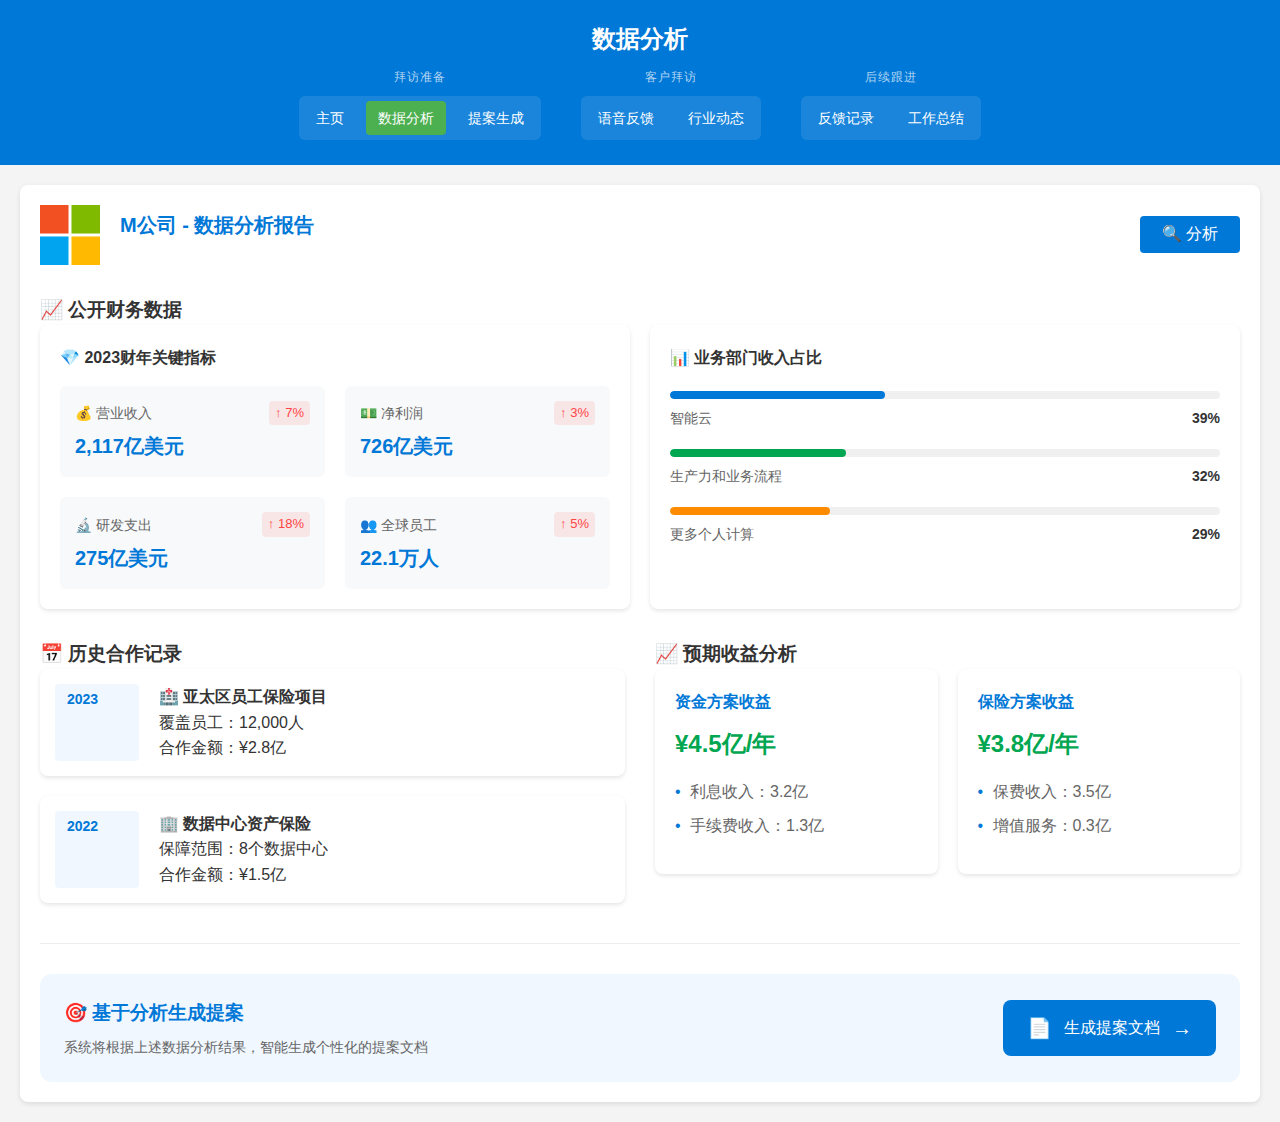
==== commit 1ce47a47: "feat: replace all Microsoft to M" ====
--- a/prototype/data_analysis.html
+++ b/prototype/data_analysis.html
@@ -3,7 +3,7 @@
   <head>
     <meta charset="UTF-8" />
     <meta name="viewport" content="width=device-width, initial-scale=1.0" />
-    <title>数据分析 - 微软公司</title>
+    <title>数据分析 - M公司</title>
     <link rel="stylesheet" href="styles.css" />
   </head>
   <body>
@@ -15,7 +15,7 @@
     <main>
       <div class="company-header">
         <img src="assets/microsoft-logo.png" alt="Microsoft Logo" class="company-logo" />
-        <h2>微软公司 - 数据分析报告</h2>
+        <h2>M公司 - 数据分析报告</h2>
         <button id="analyzeBtn" class="analyze-btn">
           <span class="btn-text">🔍 分析</span>
           <div class="loading-effect hidden">
@@ -31,7 +31,7 @@
         <div class="insight-content">
           <h3>Copilot 智能分析</h3>
           <p class="insight-summary">
-            基于微软最新财报数据分析，发现以下业务机会：
+            基于M最新财报数据分析，发现以下业务机会：
           </p>
           <div class="insight-details">
             <div class="insight-point">
--- a/prototype/styles.css
+++ b/prototype/styles.css
@@ -515,7 +515,7 @@
     background: #555;
 }
 
-/* 为微软公司卡片添特殊样式 */
+/* 为M公司卡片添特殊样式 */
 .client-card:first-child {
     border-left: 4px solid #0078d7;
     background: #f0f7ff;
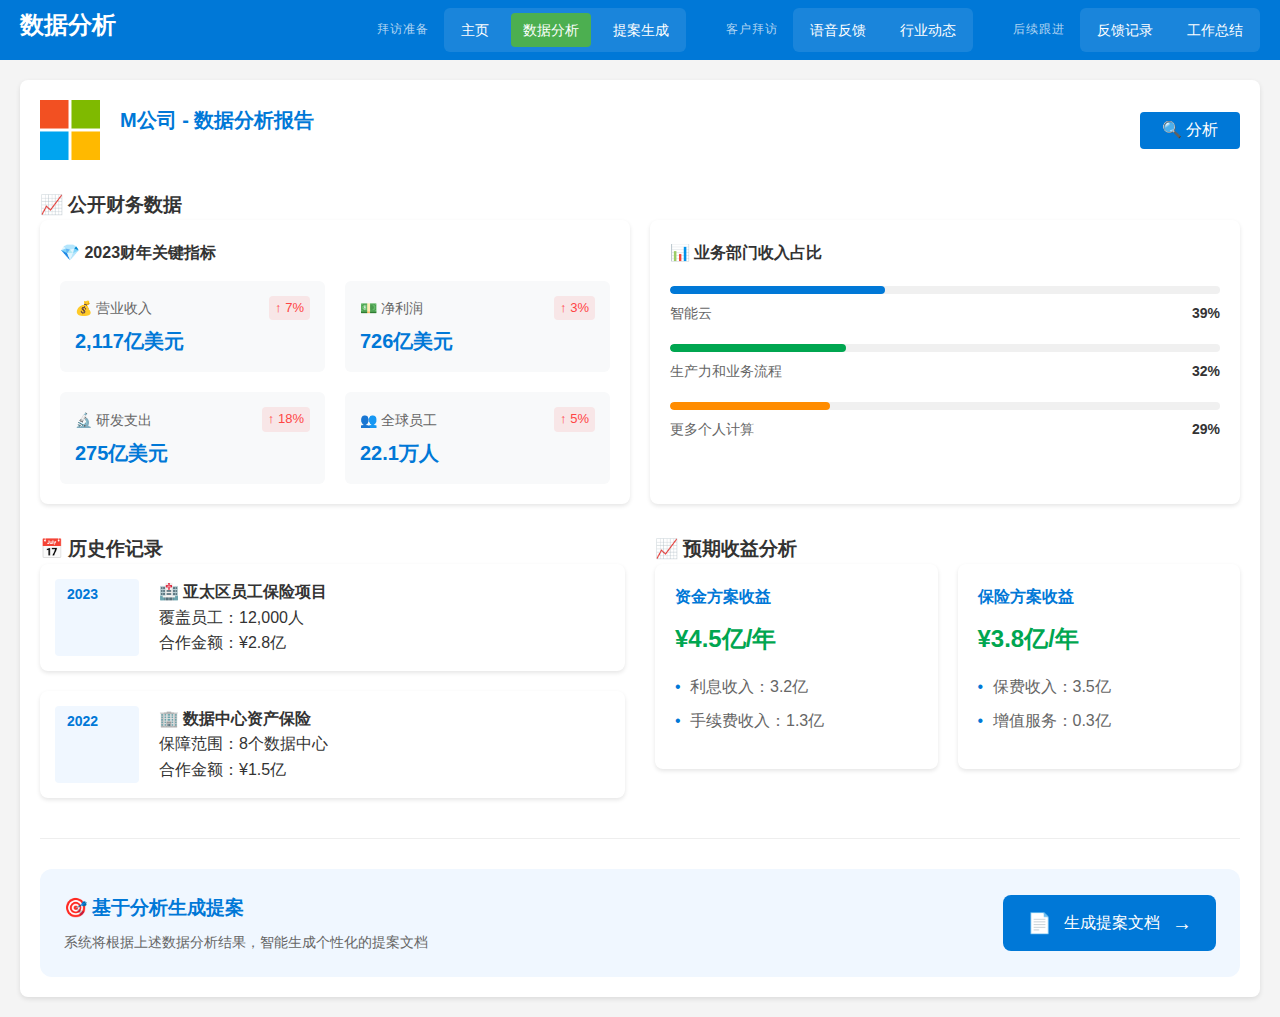
==== commit a9c55878: "feat: 去掉保险相关的方案" ====
--- a/prototype/data_analysis.html
+++ b/prototype/data_analysis.html
@@ -5,8 +5,215 @@
     <meta name="viewport" content="width=device-width, initial-scale=1.0" />
     <title>数据分析 - M公司</title>
     <link rel="stylesheet" href="styles.css" />
+    <!-- <style>
+        /* AI对话动画样式 */
+        #ai-dialog {
+            position: fixed;
+            top: 0;
+            left: 0;
+            width: 100vw;
+            height: 100vh;
+            background: rgba(0, 0, 0, 0.95);
+            z-index: 9999;
+            display: flex;
+            justify-content: center;
+            align-items: center;
+            font-family: 'Courier New', monospace;
+        }
+
+        .dialog-container {
+            width: 80%;
+            max-width: 800px;
+            background: rgba(0, 40, 80, 0.8);
+            border: 2px solid #00ffff;
+            border-radius: 10px;
+            padding: 20px;
+            color: #fff;
+            position: relative;
+            overflow: hidden;
+        }
+
+        .dialog-header {
+            text-align: center;
+            margin-bottom: 20px;
+            color: #00ffff;
+            text-transform: uppercase;
+            letter-spacing: 2px;
+        }
+
+        .conversation {
+            height: 400px;
+            overflow-y: auto;
+            padding: 20px;
+            position: relative;
+        }
+
+        .message {
+            opacity: 0;
+            transform: translateY(20px);
+            margin-bottom: 20px;
+            padding: 15px;
+            border-radius: 8px;
+            max-width: 80%;
+            position: relative;
+            transition: all 0.5s ease;
+        }
+
+        .message.show {
+            opacity: 1;
+            transform: translateY(0);
+        }
+
+        .message.manager {
+            background: rgba(0, 150, 255, 0.2);
+            margin-right: auto;
+            border-left: 3px solid #0096ff;
+        }
+
+        .message.copilot {
+            background: rgba(0, 255, 255, 0.2);
+            margin-left: auto;
+            border-right: 3px solid #00ffff;
+        }
+
+        .message-header {
+            font-size: 0.9em;
+            margin-bottom: 8px;
+            color: #00ffff;
+        }
+
+        .message-content {
+            line-height: 1.4;
+        }
+
+        .typing-indicator {
+            display: inline-block;
+            margin-left: 5px;
+        }
+
+        .typing-indicator span {
+            display: inline-block;
+            width: 6px;
+            height: 6px;
+            background: #00ffff;
+            border-radius: 50%;
+            margin: 0 2px;
+            animation: typing 1s infinite;
+        }
+
+        .typing-indicator span:nth-child(2) {
+            animation-delay: 0.2s;
+        }
+
+        .typing-indicator span:nth-child(3) {
+            animation-delay: 0.4s;
+        }
+
+        .action-button {
+            background: rgba(0, 255, 255, 0.2);
+            border: 1px solid #00ffff;
+            color: #00ffff;
+            padding: 10px 20px;
+            border-radius: 5px;
+            cursor: pointer;
+            transition: all 0.3s ease;
+            display: none;
+        }
+
+        .action-button:hover {
+            background: rgba(0, 255, 255, 0.3);
+        }
+
+        .action-button.show {
+            display: inline-block;
+            animation: fadeIn 0.5s ease;
+        }
+
+        .scan-line {
+            position: absolute;
+            width: 100%;
+            height: 2px;
+            background: linear-gradient(to right,
+                transparent,
+                rgba(0, 255, 255, 0.5),
+                #00ffff,
+                rgba(0, 255, 255, 0.5),
+                transparent
+            );
+            animation: scan 3s linear infinite;
+        }
+
+        @keyframes typing {
+            0%, 100% { transform: translateY(0); }
+            50% { transform: translateY(-5px); }
+        }
+
+        @keyframes scan {
+            0% { transform: translateY(-100%); }
+            100% { transform: translateY(1000%); }
+        }
+
+        @keyframes fadeIn {
+            from { opacity: 0; }
+            to { opacity: 1; }
+        }
+
+        .main-content {
+            display: none;
+        }
+
+        /* 声音波纹动画 */
+        .voice-wave {
+            display: inline-block;
+            width: 20px;
+            height: 20px;
+            margin-right: 10px;
+            position: relative;
+        }
+
+        .wave {
+            position: absolute;
+            width: 100%;
+            height: 100%;
+            border: 2px solid #00ffff;
+            border-radius: 50%;
+            animation: wave 1.5s infinite;
+        }
+
+        .wave:nth-child(2) {
+            animation-delay: 0.4s;
+        }
+
+        .wave:nth-child(3) {
+            animation-delay: 0.8s;
+        }
+
+        @keyframes wave {
+            0% {
+                transform: scale(0);
+                opacity: 1;
+            }
+            100% {
+                transform: scale(2);
+                opacity: 0;
+            }
+        }
+    </style> -->
   </head>
   <body>
+    <!-- AI对话界面 -->
+    <div id="ai-dialog">
+        <div class="scan-line"></div>
+        <div class="dialog-container">
+            <!-- <div class="dialog-header">
+                <h2>AI 智能分析助手</h2>
+            </div> -->
+            <div class="conversation" id="conversation">
+                <!-- 对话内容将通过JavaScript动态添加 -->
+            </div>
+        </div>
+    </div>
+
     <header>
       <h1>数据分析</h1>
       <!-- 导航将通过 JS 动态插入 -->
@@ -43,18 +250,9 @@
                 <li>全球多币种支持</li>
               </ul>
             </div>
-            <div class="insight-point">
-              <h4>🏥 员工福利</h4>
-              <p>全球员工规模增长5%，且正在推进员工福利提升计划。</p>
-              <ul class="suggestion-list">
-                <li>全球员工统一保障计划</li>
-                <li>数字资产保险方案</li>
-                <li>研发中心财产保险升级</li>
-              </ul>
-            </div>
           </div>
           <div class="insight-conclusion">
-            <strong>结论：</strong> 这是扩大合作的最佳时机，建议优先推进上述两个方向。
+            <strong>结论：</strong> 建议优先推进资金支持方案，满足其研发投入和全球扩张需求。
           </div>
         </div>
       </div>
@@ -133,7 +331,7 @@
 
       <div class="analysis-grid">
         <section class="history-section">
-          <h3>📅 历史合作记录</h3>
+          <h3>📅 历史作记录</h3>
           <div class="timeline">
             <div class="timeline-item">
               <div class="date">2023</div>
@@ -217,5 +415,144 @@
         }, 2000);
       });
     </script>
+    <script>
+        // 语音合成设置
+        const synth = window.speechSynthesis;
+        const voices = [];
+
+        function loadVoices() {
+            voices.push(...synth.getVoices());
+        }
+
+        loadVoices();
+        if (speechSynthesis.onvoiceschanged !== undefined) {
+            speechSynthesis.onvoiceschanged = loadVoices;
+        }
+
+        // 对话内容
+        const dialogFlow = [
+            {
+                role: 'manager',
+                content: '请深入分析M公司的财务状况，特别是他们在资金方面的需求。'
+            },
+            {
+                role: 'copilot',
+                content: '分析显示，M公司全球研发中心的扩建需要大量流动资金支持，其全球化布局对资金灵活性要求高。'
+            },
+            {
+                role: 'manager',
+                content: '明白了。我们的���款产品如何能更好地匹配这些需求？'
+            },
+            {
+                role: 'copilot',
+                content: '建议提供50亿元短期贷款，采用分步放款机制，既满足资金需求，又确保资金灵活调配。'
+            },
+            {
+                role: 'manager',
+                type: 'action',
+                content: '生成提案'
+            },
+            {
+                role: 'copilot',
+                content: '请优化提案内容，使其更加精准全面。'
+            },
+            {
+                role: 'copilot',
+                content: '建议贷款金额为50亿元，分三个阶段放款，根据项目进度逐步发放，确保资金安全和合理使用。'
+            }
+        ];
+
+        // 创建消息元素
+        function createMessage(message) {
+            const messageDiv = document.createElement('div');
+            messageDiv.className = `message ${message.role}`;
+            
+            let content = '';
+            
+            // 添加声音波纹动画
+            const voiceWave = `
+                <div class="voice-wave">
+                    <div class="wave"></div>
+                    <div class="wave"></div>
+                    <div class="wave"></div>
+                </div>
+            `;
+
+            if (message.type === 'action') {
+                content = `
+                    <button class="action-button" onclick="handleAction('${message.content}')">
+                        ${message.content}
+                    </button>
+                `;
+            } else {
+                content = `
+                    <div class="message-header">
+                        ${voiceWave}
+                        ${message.role === 'manager' ? '客户经理' : 'Copilot'}
+                    </div>
+                    <div class="message-content">${message.content}</div>
+                `;
+            }
+
+            messageDiv.innerHTML = content;
+            return messageDiv;
+        }
+
+        // 语音播放
+        function speak(text, role) {
+            const utterance = new SpeechSynthesisUtterance(text);
+            utterance.rate = 1;
+            utterance.pitch = 1;
+            utterance.volume = 0.8;
+            
+            // 为不同角色设置不同的声音
+            if (voices.length > 0) {
+                utterance.voice = role === 'manager' ? voices[0] : voices[1];
+            }
+            
+            synth.speak(utterance);
+        }
+
+        // 处理动作按钮
+        function handleAction(action) {
+            if (action === '生成提案') {
+                // 显示主内容
+                document.querySelector('.main-content').style.display = 'block';
+                // 隐藏对话界面
+                document.getElementById('ai-dialog').style.opacity = '0';
+                setTimeout(() => {
+                    document.getElementById('ai-dialog').style.display = 'none';
+                }, 1000);
+            }
+        }
+
+        // 开始对话流程
+        async function startDialog() {
+            const conversation = document.getElementById('conversation');
+            
+            for (let i = 0; i < dialogFlow.length; i++) {
+                const message = dialogFlow[i];
+                const messageElement = createMessage(message);
+                conversation.appendChild(messageElement);
+                
+                // 添加显示动画
+                await new Promise(resolve => setTimeout(resolve, 500));
+                messageElement.classList.add('show');
+                
+                // 播放语音
+                if (message.type !== 'action') {
+                    speak(message.content, message.role);
+                }
+                
+                // 等待语音播放和动画完成
+                await new Promise(resolve => setTimeout(resolve, 
+                    message.type === 'action' ? 1000 : message.content.length * 100
+                ));
+            }
+        }
+
+        // 页面加载完成后开始对话
+        // document.addEventListener('DOMContentLoaded', startDialog);
+    </script>
   </body>
 </html>
--- a/prototype/styles.css
+++ b/prototype/styles.css
@@ -19,11 +19,16 @@
 header {
   background-color: #0078d7;
   color: #fff;
-  padding: 20px 10px 25px;
+  padding: 0 20px;
   text-align: center;
   position: sticky;
   top: 0;
   z-index: 1000;
+  display: flex;
+  align-items: center;
+  min-height: 60px; 
+  display: flex;
+  justify-content: space-between;
 }
 
 header h1 {
@@ -32,18 +37,17 @@
 }
 
 nav {
-  margin-top: 10px;
+  margin-top: 0;
   display: flex;
-  justify-content: center;
   gap: 40px;
   flex-wrap: wrap;
 }
 
 .nav-group {
   display: flex;
-  flex-direction: column;
+  flex-direction: row;
   align-items: center;
-  gap: 8px;
+  gap: 15px;
 }
 
 .group-label {
@@ -51,6 +55,7 @@
   color: rgba(255, 255, 255, 0.7);
   text-transform: uppercase;
   letter-spacing: 1px;
+  white-space: nowrap;
 }
 
 .nav-links {
@@ -1594,7 +1599,7 @@
     font-weight: 500;
 }
 
-/* 更新反馈页面头部样式 */
+/* 更新反馈页面部样式 */
 .meeting-meta {
     display: flex;
     align-items: center;
@@ -2804,3 +2809,155 @@
     border-bottom: 1px dashed #ecf0f1;
     font-size: 13px;
 }
+
+.page-title {
+    text-align: left;
+    margin: 0;
+    padding: 0;
+}
+
+/* 流程步骤导航样式 */
+.step-nav {
+    display: flex;
+    align-items: center;
+    gap: 0;
+    margin: 20px 0;
+}
+
+.step-item {
+    flex: 1;
+    position: relative;
+    display: flex;
+    flex-direction: column;
+    align-items: center;
+    text-align: center;
+    padding: 0 20px;
+}
+
+.step-item::after {
+    content: '';
+    position: absolute;
+    width: 100%;
+    height: 2px;
+    background: #e0e0e0;
+    top: 20px;
+    left: 50%;
+    z-index: 1;
+}
+
+.step-item:last-child::after {
+    display: none;
+}
+
+.step-number {
+    width: 40px;
+    height: 40px;
+    background: #f0f0f0;
+    border-radius: 50%;
+    display: flex;
+    align-items: center;
+    justify-content: center;
+    font-weight: bold;
+    color: #666;
+    margin-bottom: 8px;
+    position: relative;
+    z-index: 2;
+    transition: all 0.3s ease;
+}
+
+.step-text {
+    font-size: 14px;
+    color: #666;
+    margin-top: 4px;
+}
+
+/* 激活状态样式 */
+.step-item.active .step-number {
+    background: #0078d7;
+    color: white;
+}
+
+.step-item.active .step-text {
+    color: #0078d7;
+    font-weight: 500;
+}
+
+/* 完成状态样式 */
+.step-item.completed .step-number {
+    background: #4CAF50;
+    color: white;
+}
+
+.step-item.completed::after {
+    background: #4CAF50;
+}
+
+/* Toast 消息提示样式 */
+.toast-message {
+    position: fixed;
+    bottom: 30px;
+    left: 50%;
+    transform: translateX(-50%);
+    background: rgba(0, 0, 0, 0.8);
+    color: white;
+    padding: 12px 24px;
+    border-radius: 8px;
+    box-shadow: 0 4px 12px rgba(0, 0, 0, 0.15);
+    z-index: 1000;
+    transition: all 0.3s ease;
+    animation: slideUp 0.3s ease;
+}
+
+.toast-content {
+    display: flex;
+    align-items: center;
+    gap: 8px;
+}
+
+.toast-icon {
+    font-size: 18px;
+}
+
+.toast-text {
+    font-size: 14px;
+}
+
+.hidden {
+    opacity: 0;
+    visibility: hidden;
+}
+
+@keyframes slideUp {
+    from {
+        transform: translate(-50%, 20px);
+        opacity: 0;
+    }
+    to {
+        transform: translate(-50%, 0);
+        opacity: 1;
+    }
+}
+
+/* 上传按钮加载状态 */
+.upload-btn:disabled {
+    opacity: 0.7;
+    cursor: not-allowed;
+}
+
+.upload-btn .icon {
+    display: inline-block;
+    transition: transform 0.3s ease;
+}
+
+.upload-btn:disabled .icon {
+    animation: rotate 1s linear infinite;
+}
+
+@keyframes rotate {
+    from {
+        transform: rotate(0deg);
+    }
+    to {
+        transform: rotate(360deg);
+    }
+}
